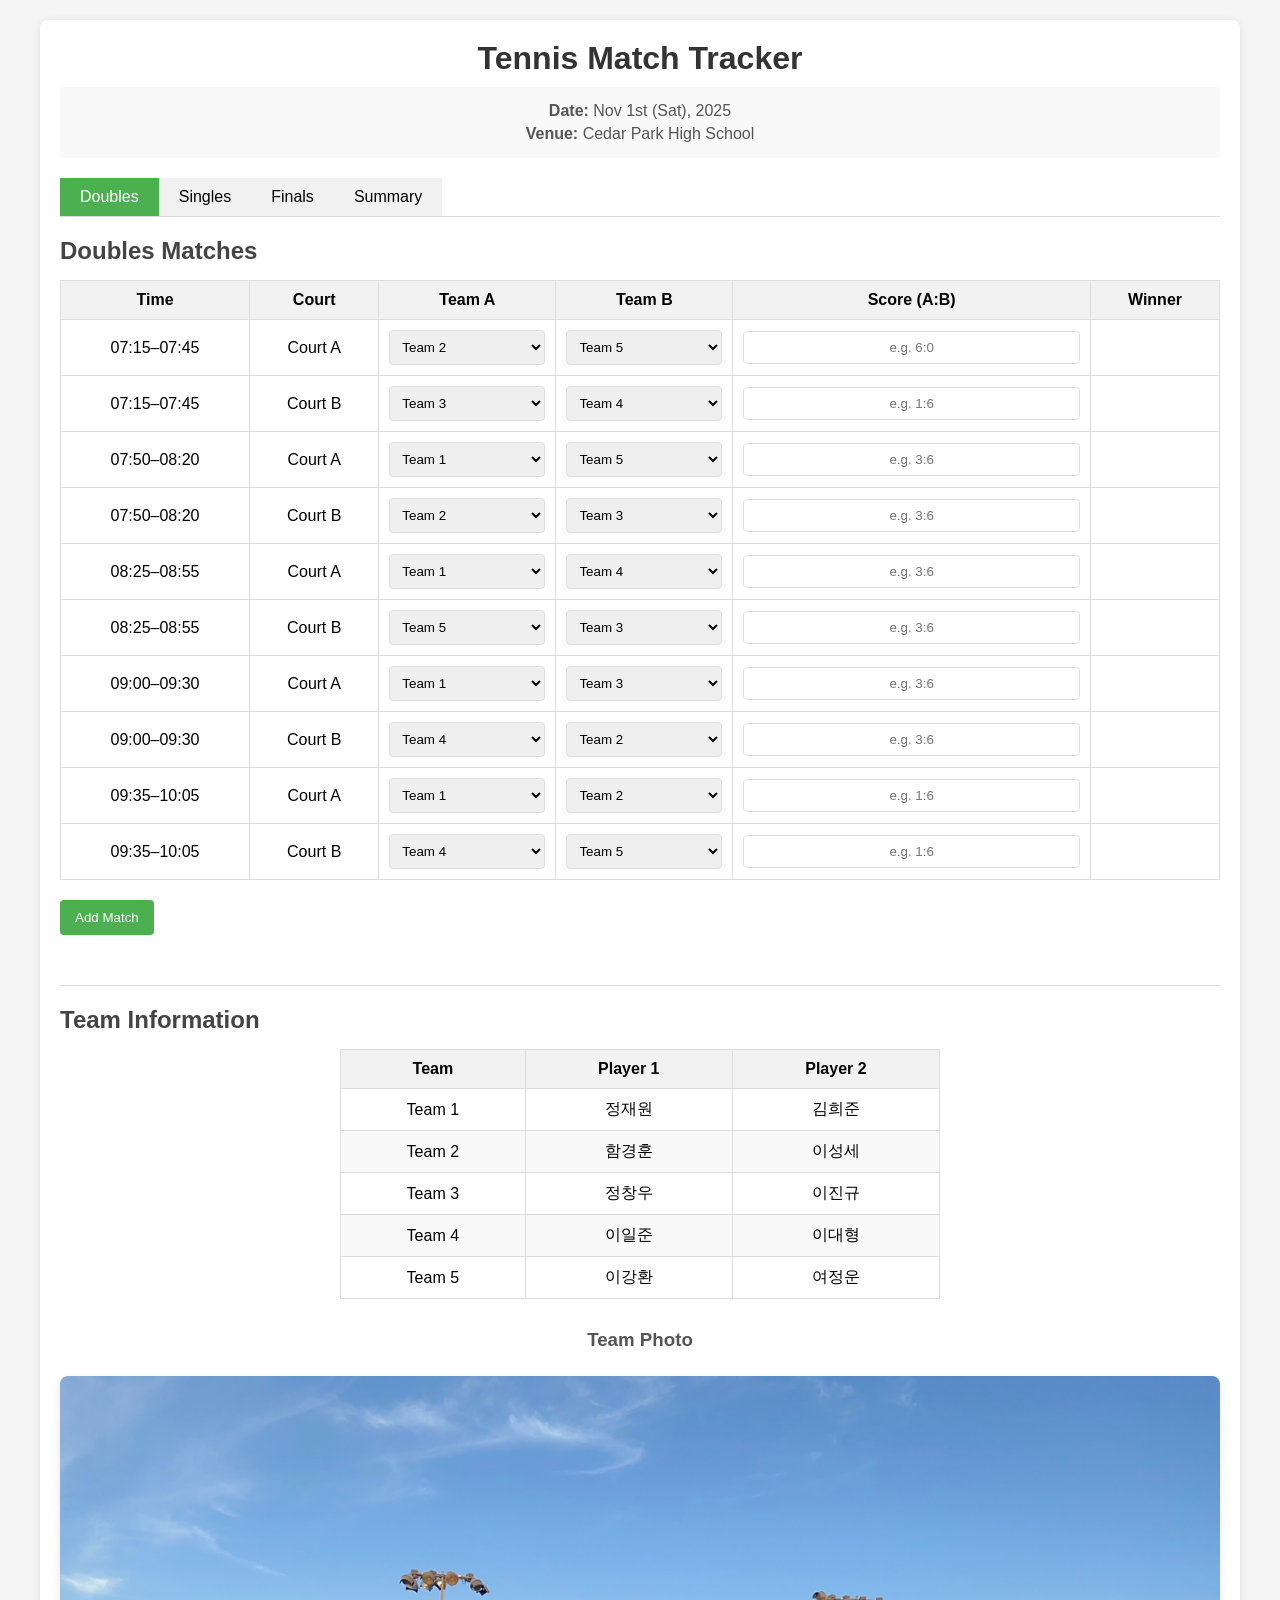
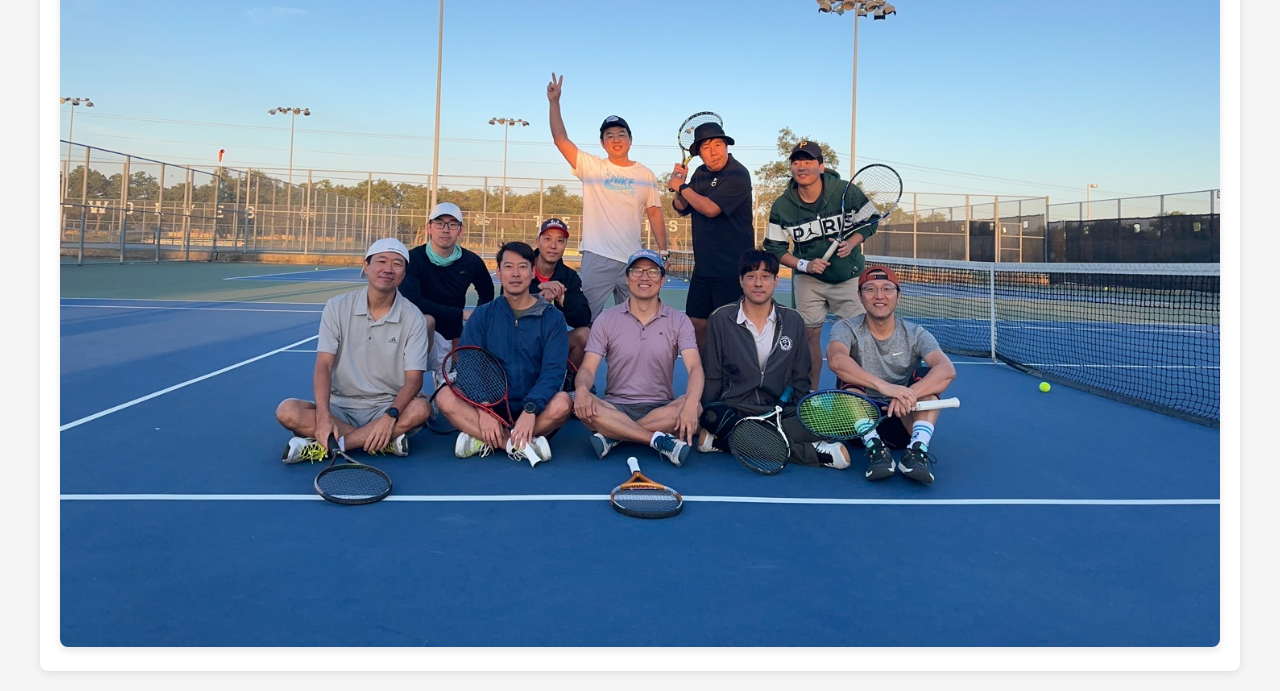
==== index.html @ 82d0dd7c "Initial Commit" ====
<!DOCTYPE html>
<html lang="en">
<head>
    <meta charset="UTF-8">
    <meta name="viewport" content="width=device-width, initial-scale=1.0">
    <title>Tennis Match Tracker</title>
    <link rel="stylesheet" href="styles.css">
</head>
<body>
    <div class="container">
        <h1>Tennis Match Tracker</h1>
        
        <div class="event-info">
            <p><strong>Date:</strong> Nov 1st (Sat), 2025</p>
            <p><strong>Venue:</strong> Cedar Park High School</p>
        </div>
        
        <div class="tabs">
            <button class="tab-btn active" data-tab="doubles">Doubles</button>
            <button class="tab-btn" data-tab="singles">Singles</button>
            <button class="tab-btn" data-tab="finals">Finals</button>
            <button class="tab-btn" data-tab="summary">Summary</button>
        </div>
        
        <div id="doubles" class="tab-content active">
            <h2>Doubles Matches</h2>
            <table id="doubles-table">
                <thead>
                    <tr>
                        <th>Time</th>
                        <th>Court</th>
                        <th>Team A</th>
                        <th>Team B</th>
                        <th>Score (A:B)</th>
                        <th>Winner</th>
                    </tr>
                </thead>
                <tbody>
                    <tr>
                        <td>07:15–07:45</td>
                        <td>Court A</td>
                        <td>
                            <select class="team-select team-a">
                                <option value="1">Team 1</option>
                                <option value="2" selected>Team 2</option>
                                <option value="3">Team 3</option>
                                <option value="4">Team 4</option>
                                <option value="5">Team 5</option>
                            </select>
                        </td>
                        <td>
                            <select class="team-select team-b">
                                <option value="1">Team 1</option>
                                <option value="2">Team 2</option>
                                <option value="3">Team 3</option>
                                <option value="4">Team 4</option>
                                <option value="5" selected>Team 5</option>
                            </select>
                        </td>
                        <td>
                            <input type="text" class="score-input" placeholder="e.g. 6:0">
                        </td>
                        <td class="winner-cell"></td>
                    </tr>
                    <tr>
                        <td>07:15–07:45</td>
                        <td>Court B</td>
                        <td>
                            <select class="team-select team-a">
                                <option value="1">Team 1</option>
                                <option value="2">Team 2</option>
                                <option value="3" selected>Team 3</option>
                                <option value="4">Team 4</option>
                                <option value="5">Team 5</option>
                            </select>
                        </td>
                        <td>
                            <select class="team-select team-b">
                                <option value="1">Team 1</option>
                                <option value="2">Team 2</option>
                                <option value="3">Team 3</option>
                                <option value="4" selected>Team 4</option>
                                <option value="5">Team 5</option>
                            </select>
                        </td>
                        <td>
                            <input type="text" class="score-input" placeholder="e.g. 1:6">
                        </td>
                        <td class="winner-cell"></td>
                    </tr>
                    <tr>
                        <td>07:50–08:20</td>
                        <td>Court A</td>
                        <td>
                            <select class="team-select team-a">
                                <option value="1" selected>Team 1</option>
                                <option value="2">Team 2</option>
                                <option value="3">Team 3</option>
                                <option value="4">Team 4</option>
                                <option value="5">Team 5</option>
                            </select>
                        </td>
                        <td>
                            <select class="team-select team-b">
                                <option value="1">Team 1</option>
                                <option value="2">Team 2</option>
                                <option value="3">Team 3</option>
                                <option value="4">Team 4</option>
                                <option value="5" selected>Team 5</option>
                            </select>
                        </td>
                        <td>
                            <input type="text" class="score-input" placeholder="e.g. 3:6">
                        </td>
                        <td class="winner-cell"></td>
                    </tr>
                    <tr>
                        <td>07:50–08:20</td>
                        <td>Court B</td>
                        <td>
                            <select class="team-select team-a">
                                <option value="1">Team 1</option>
                                <option value="2" selected>Team 2</option>
                                <option value="3">Team 3</option>
                                <option value="4">Team 4</option>
                                <option value="5">Team 5</option>
                            </select>
                        </td>
                        <td>
                            <select class="team-select team-b">
                                <option value="1">Team 1</option>
                                <option value="2">Team 2</option>
                                <option value="3" selected>Team 3</option>
                                <option value="4">Team 4</option>
                                <option value="5">Team 5</option>
                            </select>
                        </td>
                        <td>
                            <input type="text" class="score-input" placeholder="e.g. 3:6">
                        </td>
                        <td class="winner-cell"></td>
                    </tr>
                    <tr>
                        <td>08:25–08:55</td>
                        <td>Court A</td>
                        <td>
                            <select class="team-select team-a">
                                <option value="1" selected>Team 1</option>
                                <option value="2">Team 2</option>
                                <option value="3">Team 3</option>
                                <option value="4">Team 4</option>
                                <option value="5">Team 5</option>
                            </select>
                        </td>
                        <td>
                            <select class="team-select team-b">
                                <option value="1">Team 1</option>
                                <option value="2">Team 2</option>
                                <option value="3">Team 3</option>
                                <option value="4" selected>Team 4</option>
                                <option value="5">Team 5</option>
                            </select>
                        </td>
                        <td>
                            <input type="text" class="score-input" placeholder="e.g. 3:6">
                        </td>
                        <td class="winner-cell"></td>
                    </tr>
                    <tr>
                        <td>08:25–08:55</td>
                        <td>Court B</td>
                        <td>
                            <select class="team-select team-a">
                                <option value="1">Team 1</option>
                                <option value="2">Team 2</option>
                                <option value="3">Team 3</option>
                                <option value="4">Team 4</option>
                                <option value="5" selected>Team 5</option>
                            </select>
                        </td>
                        <td>
                            <select class="team-select team-b">
                                <option value="1">Team 1</option>
                                <option value="2">Team 2</option>
                                <option value="3" selected>Team 3</option>
                                <option value="4">Team 4</option>
                                <option value="5">Team 5</option>
                            </select>
                        </td>
                        <td>
                            <input type="text" class="score-input" placeholder="e.g. 3:6">
                        </td>
                        <td class="winner-cell"></td>
                    </tr>
                    <tr>
                        <td>09:00–09:30</td>
                        <td>Court A</td>
                        <td>
                            <select class="team-select team-a">
                                <option value="1" selected>Team 1</option>
                                <option value="2">Team 2</option>
                                <option value="3">Team 3</option>
                                <option value="4">Team 4</option>
                                <option value="5">Team 5</option>
                            </select>
                        </td>
                        <td>
                            <select class="team-select team-b">
                                <option value="1">Team 1</option>
                                <option value="2">Team 2</option>
                                <option value="3" selected>Team 3</option>
                                <option value="4">Team 4</option>
                                <option value="5">Team 5</option>
                            </select>
                        </td>
                        <td>
                            <input type="text" class="score-input" placeholder="e.g. 3:6">
                        </td>
                        <td class="winner-cell"></td>
                    </tr>
                    <tr>
                        <td>09:00–09:30</td>
                        <td>Court B</td>
                        <td>
                            <select class="team-select team-a">
                                <option value="1">Team 1</option>
                                <option value="2">Team 2</option>
                                <option value="3">Team 3</option>
                                <option value="4" selected>Team 4</option>
                                <option value="5">Team 5</option>
                            </select>
                        </td>
                        <td>
                            <select class="team-select team-b">
                                <option value="1">Team 1</option>
                                <option value="2" selected>Team 2</option>
                                <option value="3">Team 3</option>
                                <option value="4">Team 4</option>
                                <option value="5">Team 5</option>
                            </select>
                        </td>
                        <td>
                            <input type="text" class="score-input" placeholder="e.g. 3:6">
                        </td>
                        <td class="winner-cell"></td>
                    </tr>
                    <tr>
                        <td>09:35–10:05</td>
                        <td>Court A</td>
                        <td>
                            <select class="team-select team-a">
                                <option value="1" selected>Team 1</option>
                                <option value="2">Team 2</option>
                                <option value="3">Team 3</option>
                                <option value="4">Team 4</option>
                                <option value="5">Team 5</option>
                            </select>
                        </td>
                        <td>
                            <select class="team-select team-b">
                                <option value="1">Team 1</option>
                                <option value="2" selected>Team 2</option>
                                <option value="3">Team 3</option>
                                <option value="4">Team 4</option>
                                <option value="5">Team 5</option>
                            </select>
                        </td>
                        <td>
                            <input type="text" class="score-input" placeholder="e.g. 1:6">
                        </td>
                        <td class="winner-cell"></td>
                    </tr>
                    <tr>
                        <td>09:35–10:05</td>
                        <td>Court B</td>
                        <td>
                            <select class="team-select team-a">
                                <option value="1">Team 1</option>
                                <option value="2">Team 2</option>
                                <option value="3">Team 3</option>
                                <option value="4" selected>Team 4</option>
                                <option value="5">Team 5</option>
                            </select>
                        </td>
                        <td>
                            <select class="team-select team-b">
                                <option value="1">Team 1</option>
                                <option value="2">Team 2</option>
                                <option value="3">Team 3</option>
                                <option value="4">Team 4</option>
                                <option value="5" selected>Team 5</option>
                            </select>
                        </td>
                        <td>
                            <input type="text" class="score-input" placeholder="e.g. 1:6">
                        </td>
                        <td class="winner-cell"></td>
                    </tr>
                </tbody>
            </table>
            <button id="add-doubles-row" class="add-row-btn">Add Match</button>
        </div>
        
        <div id="singles" class="tab-content">
            <h2>Singles Matches</h2>
            <table id="singles-table">
                <thead>
                    <tr>
                        <th>Time</th>
                        <th>Court</th>
                        <th>Matchup</th>
                        <th>Team A</th>
                        <th>Player A</th>
                        <th>Team B</th>
                        <th>Player B</th>
                        <th>Score (A:B)</th>
                        <th>Winner</th>
                    </tr>
                </thead>
                <tbody>
                    <tr>
                        <td>10:20–10:45</td>
                        <td>Court A</td>
                        <td class="matchup-description">1st place vs 2nd place</td>
                        <td>
                            <select class="team-select team-a">
                                <option value="1">Team 1</option>
                                <option value="2" selected>Team 2</option>
                                <option value="3">Team 3</option>
                                <option value="4">Team 4</option>
                                <option value="5">Team 5</option>
                            </select>
                        </td>
                        <td>
                            <input type="text" class="player-input" placeholder="Player name">
                        </td>
                        <td>
                            <select class="team-select team-b">
                                <option value="1">Team 1</option>
                                <option value="2">Team 2</option>
                                <option value="3" selected>Team 3</option>
                                <option value="4">Team 4</option>
                                <option value="5">Team 5</option>
                            </select>
                        </td>
                        <td>
                            <input type="text" class="player-input" placeholder="Player name">
                        </td>
                        <td>
                            <input type="text" class="score-input" placeholder="e.g. 3:6">
                        </td>
                        <td class="winner-cell"></td>
                    </tr>
                    <tr>
                        <td>10:20–10:45</td>
                        <td>Court B</td>
                        <td class="matchup-description">3rd place vs 4th place</td>
                        <td>
                            <select class="team-select team-a">
                                <option value="1">Team 1</option>
                                <option value="2">Team 2</option>
                                <option value="3">Team 3</option>
                                <option value="4" selected>Team 4</option>
                                <option value="5">Team 5</option>
                            </select>
                        </td>
                        <td>
                            <input type="text" class="player-input" placeholder="Player name">
                        </td>
                        <td>
                            <select class="team-select team-b">
                                <option value="1">Team 1</option>
                                <option value="2">Team 2</option>
                                <option value="3">Team 3</option>
                                <option value="4">Team 4</option>
                                <option value="5" selected>Team 5</option>
                            </select>
                        </td>
                        <td>
                            <input type="text" class="player-input" placeholder="Player name">
                        </td>
                        <td>
                            <input type="text" class="score-input" placeholder="e.g. 6:2">
                        </td>
                        <td class="winner-cell"></td>
                    </tr>
                    <tr>
                        <td>10:50–11:15</td>
                        <td>Court A</td>
                        <td class="matchup-description">2nd place vs 3rd place</td>
                        <td>
                            <select class="team-select team-a">
                                <option value="1">Team 1</option>
                                <option value="2">Team 2</option>
                                <option value="3" selected>Team 3</option>
                                <option value="4">Team 4</option>
                                <option value="5">Team 5</option>
                            </select>
                        </td>
                        <td>
                            <input type="text" class="player-input" placeholder="Player name">
                        </td>
                        <td>
                            <select class="team-select team-b">
                                <option value="1">Team 1</option>
                                <option value="2">Team 2</option>
                                <option value="3">Team 3</option>
                                <option value="4" selected>Team 4</option>
                                <option value="5">Team 5</option>
                            </select>
                        </td>
                        <td>
                            <input type="text" class="player-input" placeholder="Player name">
                        </td>
                        <td>
                            <input type="text" class="score-input" placeholder="e.g. 1:6">
                        </td>
                        <td class="winner-cell"></td>
                    </tr>
                    <tr>
                        <td>10:50–11:15</td>
                        <td>Court B</td>
                        <td class="matchup-description">4th place vs 5th place</td>
                        <td>
                            <select class="team-select team-a">
                                <option value="1">Team 1</option>
                                <option value="2">Team 2</option>
                                <option value="3">Team 3</option>
                                <option value="4">Team 4</option>
                                <option value="5" selected>Team 5</option>
                            </select>
                        </td>
                        <td>
                            <input type="text" class="player-input" placeholder="Player name">
                        </td>
                        <td>
                            <select class="team-select team-b">
                                <option value="1" selected>Team 1</option>
                                <option value="2">Team 2</option>
                                <option value="3">Team 3</option>
                                <option value="4">Team 4</option>
                                <option value="5">Team 5</option>
                            </select>
                        </td>
                        <td>
                            <input type="text" class="player-input" placeholder="Player name">
                        </td>
                        <td>
                            <input type="text" class="score-input" placeholder="e.g. 4:6">
                        </td>
                        <td class="winner-cell"></td>
                    </tr>
                    <tr>
                        <td>11:20–11:45</td>
                        <td>Court A</td>
                        <td class="matchup-description">5th place vs 1st place</td>
                        <td>
                            <select class="team-select team-a">
                                <option value="1" selected>Team 1</option>
                                <option value="2">Team 2</option>
                                <option value="3">Team 3</option>
                                <option value="4">Team 4</option>
                                <option value="5">Team 5</option>
                            </select>
                        </td>
                        <td>
                            <input type="text" class="player-input" placeholder="Player name">
                        </td>
                        <td>
                            <select class="team-select team-b">
                                <option value="1">Team 1</option>
                                <option value="2" selected>Team 2</option>
                                <option value="3">Team 3</option>
                                <option value="4">Team 4</option>
                                <option value="5">Team 5</option>
                            </select>
                        </td>
                        <td>
                            <input type="text" class="player-input" placeholder="Player name">
                        </td>
                        <td>
                            <input type="text" class="score-input" placeholder="e.g. 6:0">
                        </td>
                        <td class="winner-cell"></td>
                    </tr>
                </tbody>
            </table>
            <button id="add-singles-row" class="add-row-btn">Add Match</button>
        </div>
        
        <div id="finals" class="tab-content">
            <h2>Final Matches</h2>
            <p class="info-text">These matches are scheduled after doubles and singles matches are completed, based on the current rankings.</p>
            
            <table id="finals-table">
                <thead>
                    <tr>
                        <th>Time</th>
                        <th>Court</th>
                        <th>Matchup</th>
                        <th>Team A</th>
                        <th>Team B</th>
                        <th>Score (A:B)</th>
                        <th>Winner</th>
                    </tr>
                </thead>
                <tbody>
                    <tr>
                        <td>12:00–12:30</td>
                        <td>Court A</td>
                        <td class="matchup-description">3rd place vs 4th place</td>
                        <td>
                            <select class="team-select team-a" disabled>
                                <option value="1">Team 1</option>
                                <option value="2">Team 2</option>
                                <option value="3" selected>Team 3</option>
                                <option value="4">Team 4</option>
                                <option value="5">Team 5</option>
                            </select>
                        </td>
                        <td>
                            <select class="team-select team-b" disabled>
                                <option value="1">Team 1</option>
                                <option value="2">Team 2</option>
                                <option value="3">Team 3</option>
                                <option value="4" selected>Team 4</option>
                                <option value="5">Team 5</option>
                            </select>
                        </td>
                        <td>
                            <input type="text" class="score-input" placeholder="e.g. 6:4">
                        </td>
                        <td class="winner-cell"></td>
                    </tr>
                    <tr>
                        <td>12:00–12:30</td>
                        <td>Court B</td>
                        <td class="matchup-description">1st place vs 2nd place</td>
                        <td>
                            <select class="team-select team-a" disabled>
                                <option value="1" selected>Team 1</option>
                                <option value="2">Team 2</option>
                                <option value="3">Team 3</option>
                                <option value="4">Team 4</option>
                                <option value="5">Team 5</option>
                            </select>
                        </td>
                        <td>
                            <select class="team-select team-b" disabled>
                                <option value="1">Team 1</option>
                                <option value="2" selected>Team 2</option>
                                <option value="3">Team 3</option>
                                <option value="4">Team 4</option>
                                <option value="5">Team 5</option>
                            </select>
                        </td>
                        <td>
                            <input type="text" class="score-input" placeholder="e.g. 6:4">
                        </td>
                        <td class="winner-cell"></td>
                    </tr>
                </tbody>
            </table>
            
            <button id="update-finals" class="update-btn">Update Final Matches Based on Current Rankings</button>
        </div>
        
        <div id="summary" class="tab-content">
            <h2>Match Summary</h2>
            <table id="summary-table">
                <thead>
                    <tr>
                        <th>Team</th>
                        <th>Doubles Points</th>
                        <th>Singles Points</th>
                        <th>Total Points</th>
                        <th>Doubles Game Diff</th>
                        <th>Doubles Rank</th>
                        <th>Singles Game Diff</th>
                        <th>Final Game Diff</th>
                        <th>Final Rank</th>
                    </tr>
                </thead>
                <tbody>
                    <tr>
                        <td>Team 1</td>
                        <td class="doubles-points"></td>
                        <td class="singles-points"></td>
                        <td class="total-points"></td>
                        <td class="doubles-diff"></td>
                        <td class="doubles-rank"></td>
                        <td class="singles-diff"></td>
                        <td class="final-diff"></td>
                        <td class="final-rank"></td>
                    </tr>
                    <tr>
                        <td>Team 2</td>
                        <td class="doubles-points"></td>
                        <td class="singles-points"></td>
                        <td class="total-points"></td>
                        <td class="doubles-diff"></td>
                        <td class="doubles-rank"></td>
                        <td class="singles-diff"></td>
                        <td class="final-diff"></td>
                        <td class="final-rank"></td>
                    </tr>
                    <tr>
                        <td>Team 3</td>
                        <td class="doubles-points"></td>
                        <td class="singles-points"></td>
                        <td class="total-points"></td>
                        <td class="doubles-diff"></td>
                        <td class="doubles-rank"></td>
                        <td class="singles-diff"></td>
                        <td class="final-diff"></td>
                        <td class="final-rank"></td>
                    </tr>
                    <tr>
                        <td>Team 4</td>
                        <td class="doubles-points"></td>
                        <td class="singles-points"></td>
                        <td class="total-points"></td>
                        <td class="doubles-diff"></td>
                        <td class="doubles-rank"></td>
                        <td class="singles-diff"></td>
                        <td class="final-diff"></td>
                        <td class="final-rank"></td>
                    </tr>
                    <tr>
                        <td>Team 5</td>
                        <td class="doubles-points"></td>
                        <td class="singles-points"></td>
                        <td class="total-points"></td>
                        <td class="doubles-diff"></td>
                        <td class="doubles-rank"></td>
                        <td class="singles-diff"></td>
                        <td class="final-diff"></td>
                        <td class="final-rank"></td>
                    </tr>
                </tbody>
            </table>
            
            <h3>Doubles Final Ranking</h3>
            <ol id="doubles-ranking">
                <!-- Will be populated by JavaScript -->
            </ol>
            
            <h3>Final Ranking</h3>
            <ol id="final-ranking">
                <!-- Will be populated by JavaScript -->
            </ol>
        </div>
        
        <div class="team-info-section">
            <h2>Team Information</h2>
            <table id="team-info-table">
                <thead>
                    <tr>
                        <th>Team</th>
                        <th>Player 1</th>
                        <th>Player 2</th>
                    </tr>
                </thead>
                <tbody>
                    <tr>
                        <td>Team 1</td>
                        <td>정재원</td>
                        <td>김희준</td>
                    </tr>
                    <tr>
                        <td>Team 2</td>
                        <td>함경훈</td>
                        <td>이성세</td>
                    </tr>
                    <tr>
                        <td>Team 3</td>
                        <td>정창우</td>
                        <td>이진규</td>
                    </tr>
                    <tr>
                        <td>Team 4</td>
                        <td>이일준</td>
                        <td>이대형</td>
                    </tr>
                    <tr>
                        <td>Team 5</td>
                        <td>이강환</td>
                        <td>여정운</td>
                    </tr>
                </tbody>
            </table>
            
            <div class="team-photo-container">
                <h3>Team Photo</h3>
                <img src="IMG_6317.JPG" alt="Team Photo" class="team-photo">
            </div>
        </div>
    </div>
    
    <script src="script.js"></script>
</body>
</html>
---- styles.css ----
/* General Styles */
* {
    box-sizing: border-box;
    margin: 0;
    padding: 0;
    font-family: Arial, sans-serif;
}

body {
    background-color: #f5f5f5;
    padding: 20px;
}

.container {
    max-width: 1200px;
    margin: 0 auto;
    background-color: white;
    padding: 20px;
    border-radius: 8px;
    box-shadow: 0 2px 10px rgba(0, 0, 0, 0.1);
}

h1 {
    text-align: center;
    margin-bottom: 10px;
    color: #333;
}

/* Event Information */
.event-info {
    text-align: center;
    margin-bottom: 20px;
    color: #555;
    font-size: 16px;
    background-color: #f9f9f9;
    padding: 10px;
    border-radius: 4px;
}

.event-info p {
    margin: 5px 0;
}

h2 {
    margin-bottom: 15px;
    color: #444;
}

h3 {
    margin: 20px 0 10px;
    color: #555;
}

/* Tabs */
.tabs {
    display: flex;
    margin-bottom: 20px;
    border-bottom: 1px solid #ddd;
}

.tab-btn {
    padding: 10px 20px;
    background-color: #f1f1f1;
    border: none;
    cursor: pointer;
    font-size: 16px;
    transition: background-color 0.3s;
}

.tab-btn:hover {
    background-color: #ddd;
}

.tab-btn.active {
    background-color: #4CAF50;
    color: white;
}

.tab-content {
    display: none;
}

.tab-content.active {
    display: block;
}

/* Tables */
table {
    width: 100%;
    border-collapse: collapse;
    margin-bottom: 20px;
}

th, td {
    padding: 10px;
    border: 1px solid #ddd;
    text-align: center;
}

th {
    background-color: #f2f2f2;
    font-weight: bold;
}

/* Form Elements */
select, input {
    width: 100%;
    padding: 8px;
    border: 1px solid #ddd;
    border-radius: 4px;
}

.player-input {
    width: 100%;
    font-style: italic;
    background-color: #f9f9f9;
}

.matchup-description {
    font-weight: bold;
    color: #4CAF50;
}

.info-text {
    margin-bottom: 20px;
    color: #666;
    font-style: italic;
}

.update-btn {
    padding: 10px 15px;
    background-color: #2196F3;
    color: white;
    border: none;
    border-radius: 4px;
    cursor: pointer;
    margin-top: 20px;
}

.update-btn:hover {
    background-color: #0b7dda;
}

/* Team Information Table */
.team-info-section {
    margin-top: 30px;
    padding-top: 20px;
    border-top: 1px solid #ddd;
}

#team-info-table {
    width: 100%;
    max-width: 600px;
    margin: 0 auto;
    border-collapse: collapse;
}

#team-info-table th,
#team-info-table td {
    padding: 10px;
    text-align: center;
    border: 1px solid #ddd;
}

#team-info-table th {
    background-color: #f2f2f2;
    font-weight: bold;
}

#team-info-table tr:nth-child(even) {
    background-color: #f9f9f9;
}

#team-info-table tr:hover {
    background-color: #f0f0f0;
}

/* Team Photo */
.team-photo-container {
    margin-top: 30px;
    text-align: center;
}

.team-photo {
    max-width: 100%;
    height: auto;
    border-radius: 8px;
    box-shadow: 0 4px 8px rgba(0, 0, 0, 0.1);
    margin-top: 15px;
}

@media (max-width: 768px) {
    .team-photo {
        max-width: 95%;
    }
}

.score-input {
    text-align: center;
}

.winner-cell {
    font-weight: bold;
}

/* Buttons */
.add-row-btn {
    padding: 10px 15px;
    background-color: #4CAF50;
    color: white;
    border: none;
    border-radius: 4px;
    cursor: pointer;
    margin-bottom: 20px;
}

.add-row-btn:hover {
    background-color: #45a049;
}

/* Rankings */
ol {
    margin-left: 20px;
    margin-bottom: 20px;
}

li {
    margin-bottom: 5px;
}

/* Mobile Optimization */
@media (max-width: 768px) {
    .container {
        padding: 10px;
    }
    
    table {
        font-size: 14px;
    }
    
    th, td {
        padding: 6px;
    }
    
    .tab-btn {
        padding: 8px 12px;
        font-size: 14px;
    }
    
    select, input {
        padding: 6px;
    }
}

@media (max-width: 480px) {
    table {
        font-size: 12px;
    }
    
    th, td {
        padding: 4px;
    }
    
    .tab-btn {
        padding: 6px 10px;
        font-size: 12px;
    }
}

/* Made with Bob */
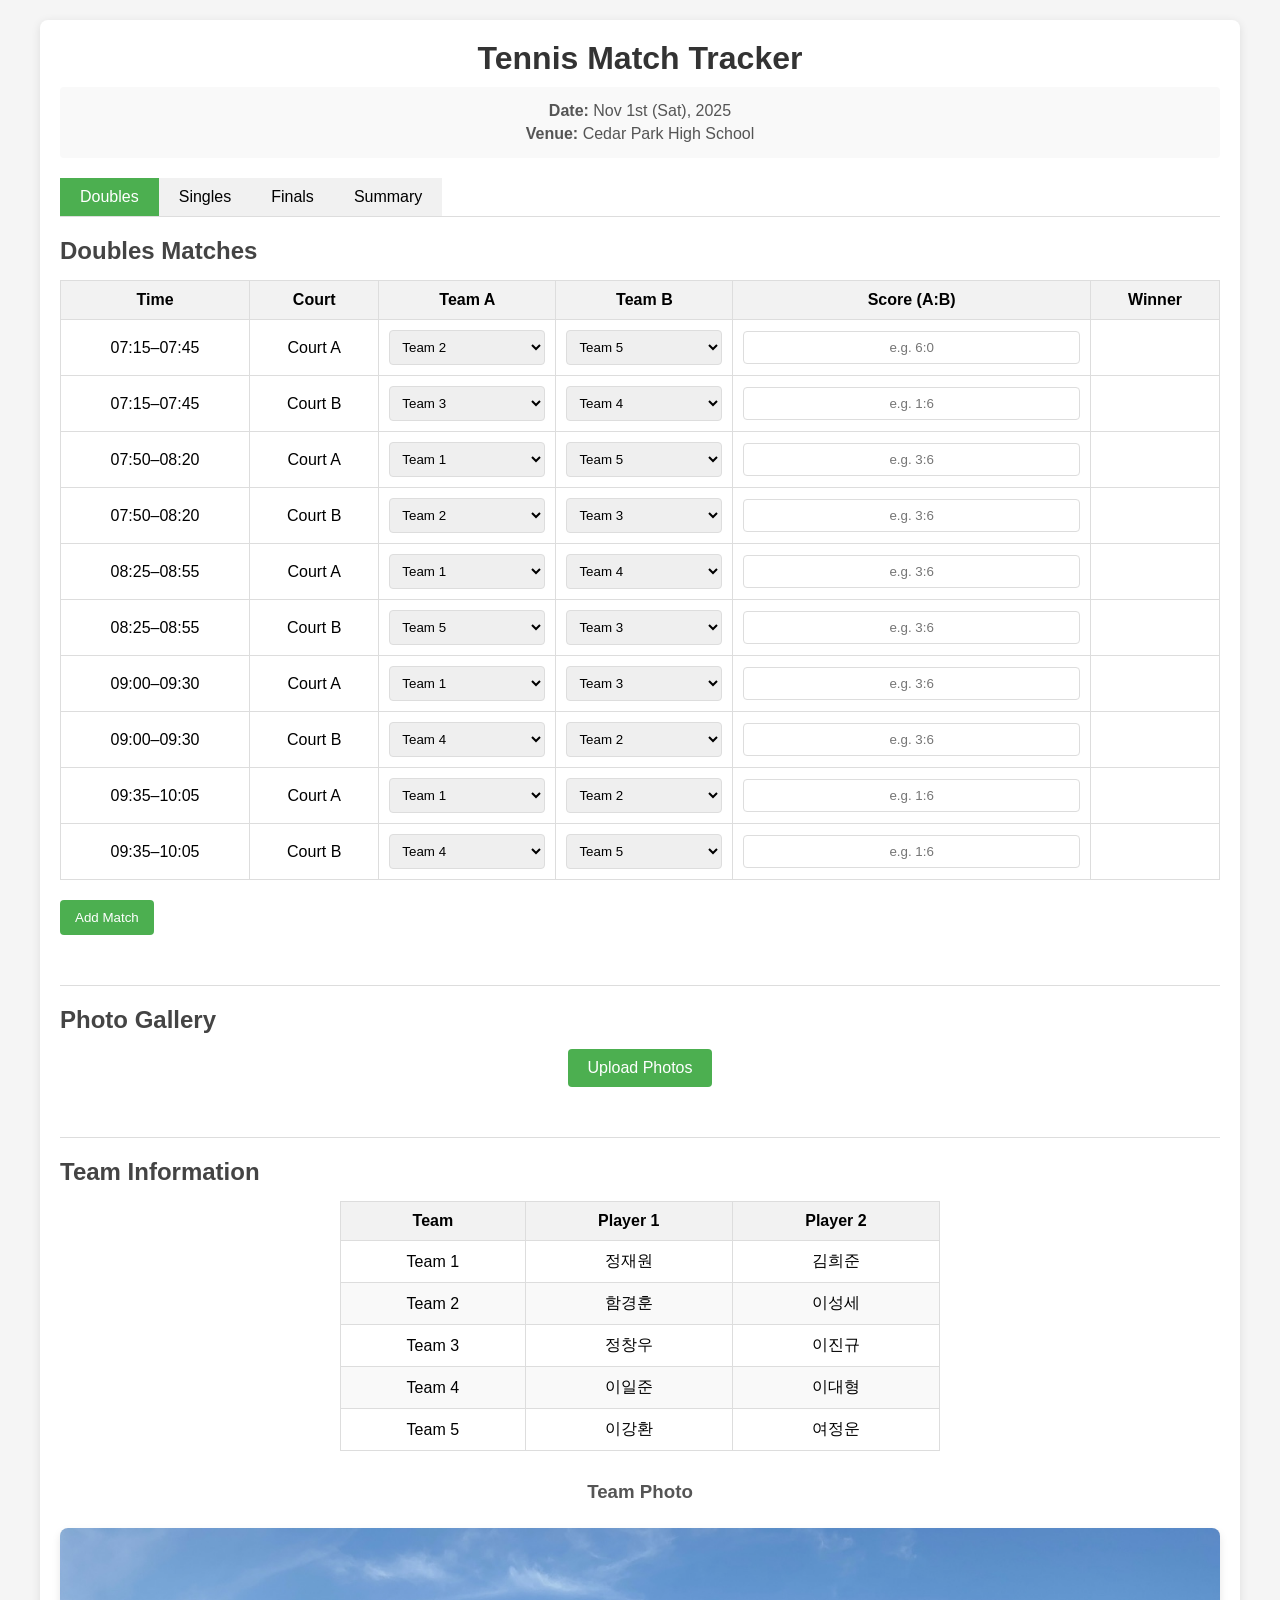
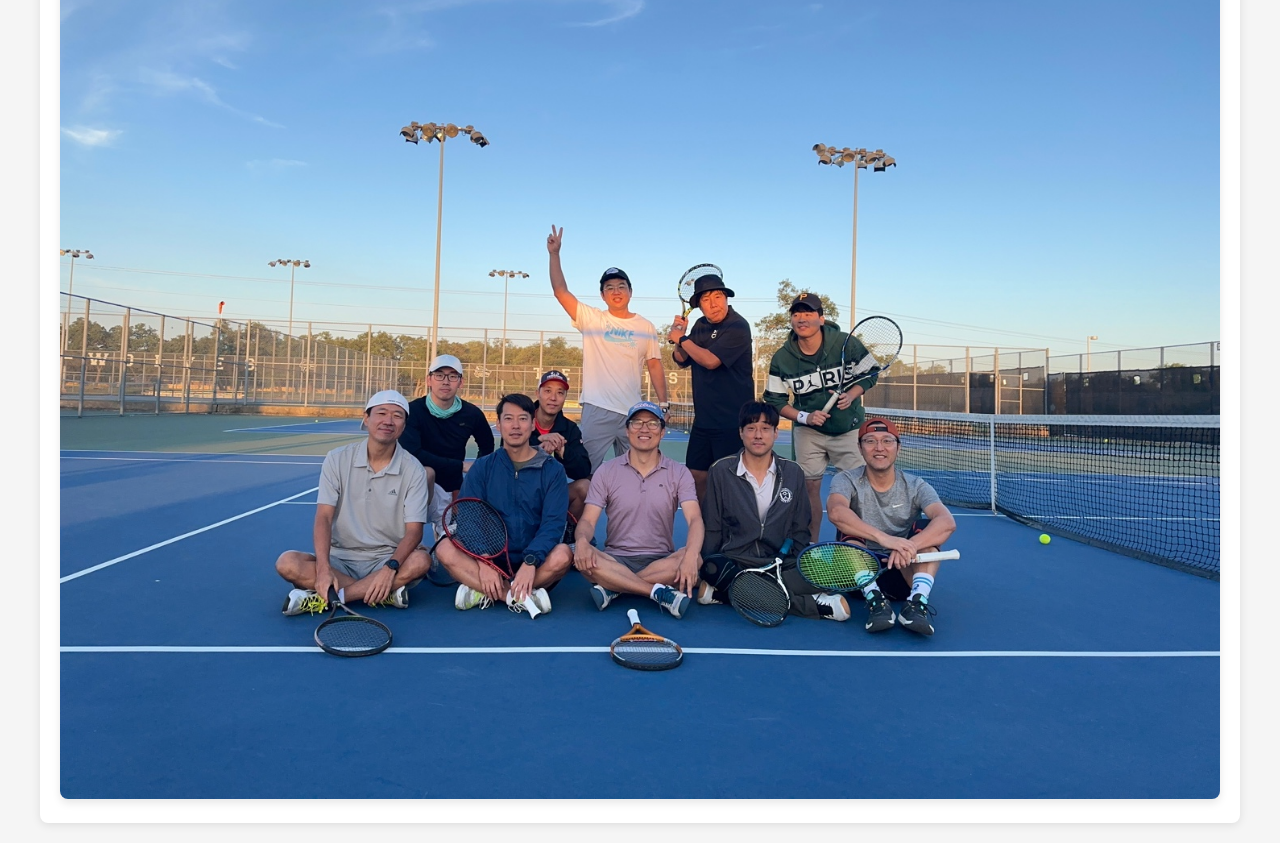
==== commit aea899ce: "add local store" ====
--- a/index.html
+++ b/index.html
@@ -651,6 +651,27 @@
             </ol>
         </div>
         
+        <div class="photo-gallery-section">
+            <h2>Photo Gallery</h2>
+            <div class="photo-upload-container">
+                <input type="file" id="photo-upload" accept="image/*" multiple>
+                <label for="photo-upload" class="upload-btn">Upload Photos</label>
+            </div>
+            <div class="gallery-container">
+                <div class="thumbnails-container" id="thumbnails-container">
+                    <!-- Thumbnails will be added here dynamically -->
+                </div>
+                <div class="fullsize-photo-container" id="fullsize-photo-container">
+                    <div class="nav-arrow left-arrow" id="prev-photo"><</div>
+                    <div class="photo-display" id="photo-display">
+                        <!-- Full-size photo will be displayed here -->
+                    </div>
+                    <div class="nav-arrow right-arrow" id="next-photo">></div>
+                    <div class="close-btn" id="close-photo">×</div>
+                </div>
+            </div>
+        </div>
+        
         <div class="team-info-section">
             <h2>Team Information</h2>
             <table id="team-info-table">
--- a/styles.css
+++ b/styles.css
@@ -267,4 +267,139 @@
     }
 }
 
+/* Photo Gallery Section */
+.photo-gallery-section {
+    margin-top: 30px;
+    padding-top: 20px;
+    border-top: 1px solid #ddd;
+}
+
+.photo-upload-container {
+    margin-bottom: 20px;
+    text-align: center;
+}
+
+input[type="file"] {
+    display: none;
+}
+
+.upload-btn {
+    display: inline-block;
+    padding: 10px 20px;
+    background-color: #4CAF50;
+    color: white;
+    border-radius: 4px;
+    cursor: pointer;
+    transition: background-color 0.3s;
+}
+
+.upload-btn:hover {
+    background-color: #45a049;
+}
+
+.gallery-container {
+    position: relative;
+}
+
+.thumbnails-container {
+    display: flex;
+    flex-wrap: wrap;
+    gap: 10px;
+    margin-bottom: 20px;
+}
+
+.thumbnail {
+    width: 100px;
+    height: 100px;
+    object-fit: cover;
+    border-radius: 4px;
+    cursor: pointer;
+    transition: transform 0.2s;
+    box-shadow: 0 2px 5px rgba(0, 0, 0, 0.1);
+}
+
+.thumbnail:hover {
+    transform: scale(1.05);
+}
+
+.fullsize-photo-container {
+    display: none;
+    position: fixed;
+    top: 0;
+    left: 0;
+    width: 100%;
+    height: 100%;
+    background-color: rgba(0, 0, 0, 0.9);
+    z-index: 1000;
+    justify-content: center;
+    align-items: center;
+}
+
+.fullsize-photo-container.active {
+    display: flex;
+}
+
+.photo-display {
+    max-width: 90%;
+    max-height: 80%;
+    position: relative;
+}
+
+.photo-display img {
+    max-width: 100%;
+    max-height: 100%;
+    object-fit: contain;
+    border-radius: 4px;
+}
+
+.nav-arrow {
+    position: absolute;
+    top: 50%;
+    transform: translateY(-50%);
+    font-size: 3rem;
+    color: white;
+    cursor: pointer;
+    padding: 10px;
+    z-index: 1001;
+    user-select: none;
+}
+
+.left-arrow {
+    left: 20px;
+}
+
+.right-arrow {
+    right: 20px;
+}
+
+.close-btn {
+    position: absolute;
+    top: 20px;
+    right: 30px;
+    font-size: 3rem;
+    color: white;
+    cursor: pointer;
+    z-index: 1001;
+}
+
+/* Responsive adjustments for gallery */
+@media (max-width: 768px) {
+    .thumbnail {
+        width: 80px;
+        height: 80px;
+    }
+    
+    .nav-arrow {
+        font-size: 2rem;
+    }
+    
+    .left-arrow {
+        left: 10px;
+    }
+    
+    .right-arrow {
+        right: 10px;
+    }
+}
+
 /* Made with Bob */
